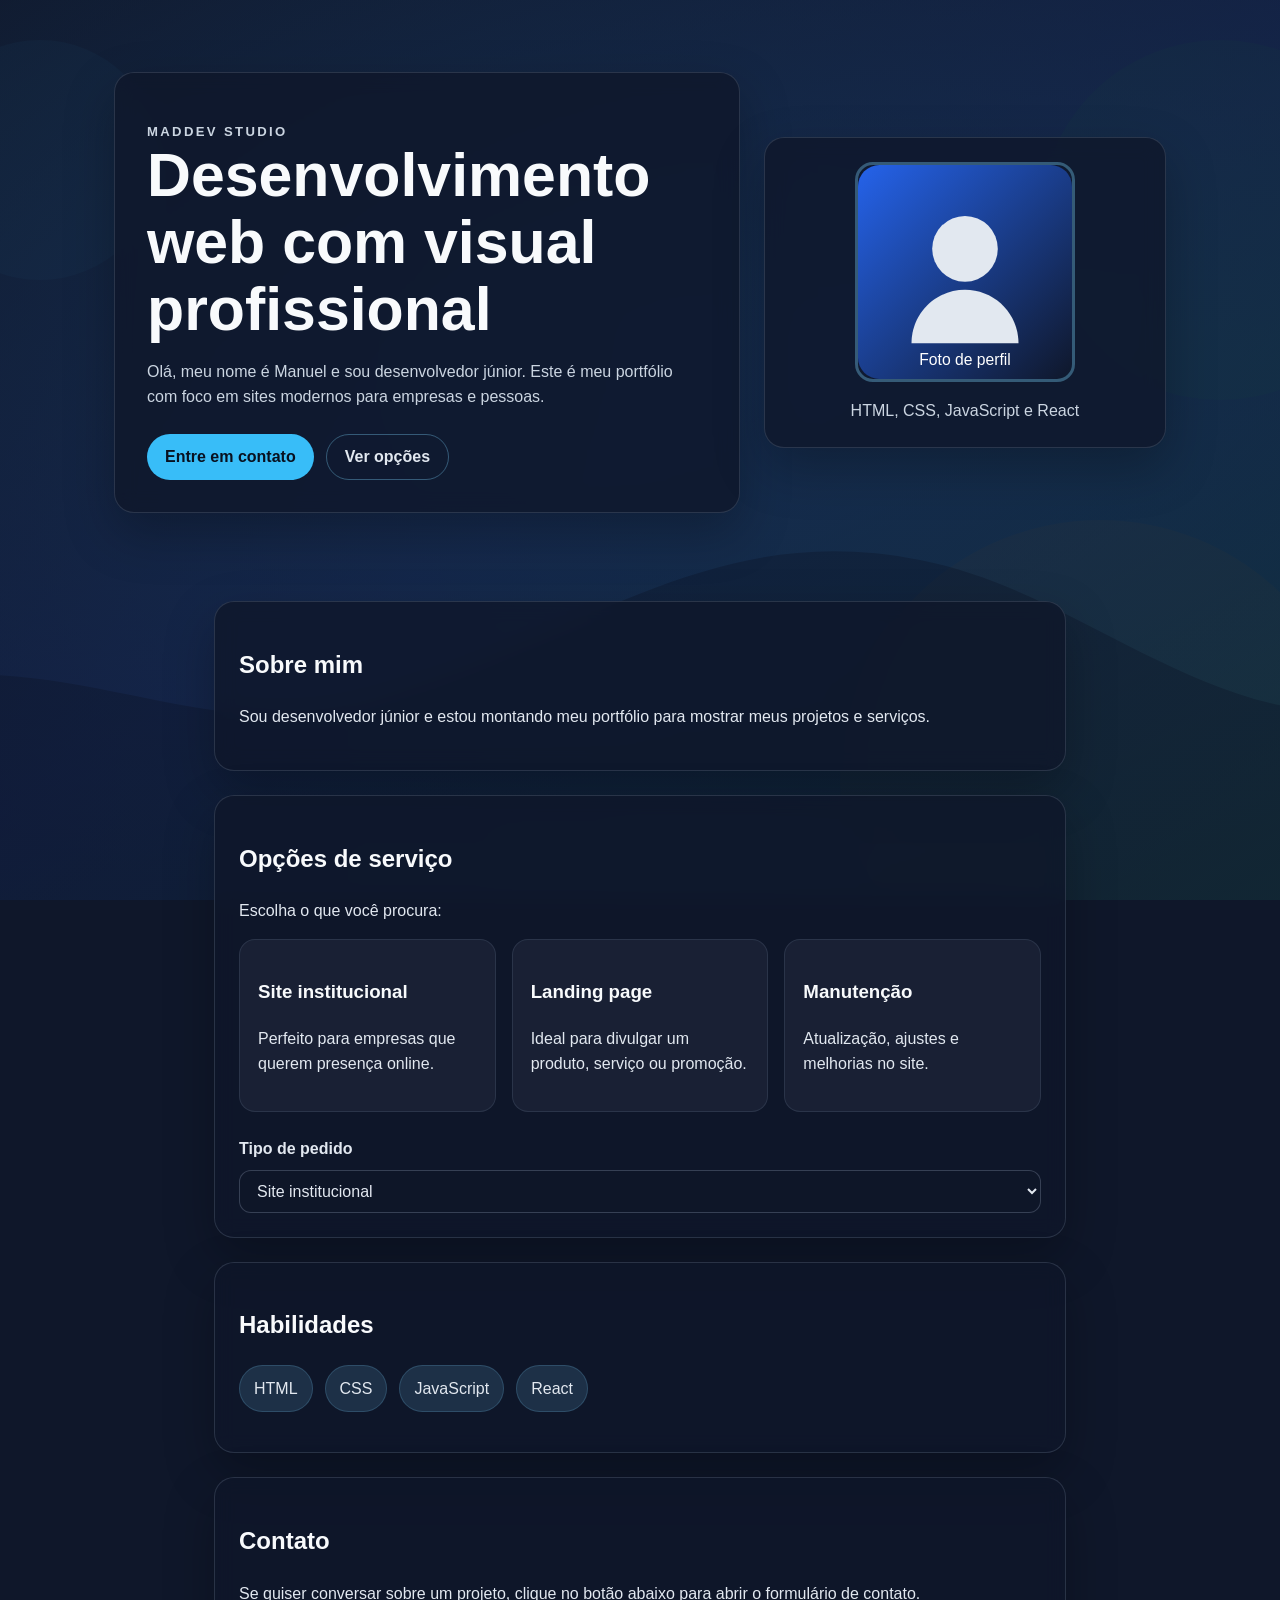
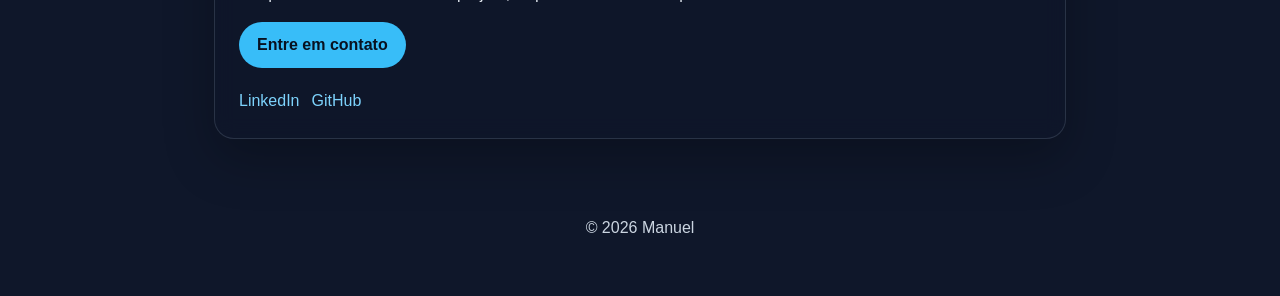
==== index.html @ 2a39538d "Primeira versão do meu site" ====
<!DOCTYPE html>
<html lang="pt-BR">
    <head>
        <meta charset="UTF-8">
        <meta name="viewport" content="width=device-width, initial-scale=1.0">
        <title>Desenvolvedor MadDev</title>
        <link rel="stylesheet" href="style.css">

    </head>
    <body>
        <header class="hero">
            <div class="hero__content">
                <p class="eyebrow">MadDev Studio</p>
                <h1>Desenvolvimento web com visual profissional</h1>
                <p>Olá, meu nome é Manuel e sou desenvolvedor júnior. Este é meu portfólio com foco em sites modernos para empresas e pessoas.</p>
                <div class="hero__actions">
                    <a class="button button--primary" href="contato.html">Entre em contato</a>
                    <a class="button button--secondary" href="#servicos">Ver opções</a>
                </div>
            </div>

            <div class="hero__card">
                <img src="img/perfil.svg" alt="Foto de perfil de Manuel">
                <p>HTML, CSS, JavaScript e React</p>
            </div>
        </header>

        <main>
            <section id="sobre" class="panel">
                <h2>Sobre mim</h2>
                <p>Sou desenvolvedor júnior e estou montando meu portfólio para mostrar meus projetos e serviços.</p>
            </section>

            <section id="servicos" class="panel">
                <h2>Opções de serviço</h2>
                <p>Escolha o que você procura:</p>
                <div class="services">
                    <article>
                        <h3>Site institucional</h3>
                        <p>Perfeito para empresas que querem presença online.</p>
                    </article>
                    <article>
                        <h3>Landing page</h3>
                        <p>Ideal para divulgar um produto, serviço ou promoção.</p>
                    </article>
                    <article>
                        <h3>Manutenção</h3>
                        <p>Atualização, ajustes e melhorias no site.</p>
                    </article>
                </div>

                <label for="tipo-servico">Tipo de pedido</label>
                <select id="tipo-servico" name="tipo-servico">
                    <option>Site institucional</option>
                    <option>Landing page</option>
                    <option>Portfólio</option>
                    <option>Manutenção</option>
                </select>
            </section>

            <section class="panel">
                <h2>Habilidades</h2>
                <ul class="skills">
                    <li>HTML</li>
                    <li>CSS</li>
                    <li>JavaScript</li>
                    <li>React</li>
                </ul>
            </section>

            <section class="panel">
                <h2>Contato</h2>
                <p>Se quiser conversar sobre um projeto, clique no botão abaixo para abrir o formulário de contato.</p>
                <a class="button button--primary" href="contato.html">Entre em contato</a>

                <div class="social-links">
                    <a href="https://www.linkedin.com/in/manuel-chacon-diaz-a8214a34b/" target="_blank" rel="noopener noreferrer">LinkedIn</a>
                    <a href="https://github.com/ManuelDiaz30" target="_blank" rel="noopener noreferrer">GitHub</a>
                </div>
            </section>
        </main>

        <footer class="footer">
            <p>© 2026 Manuel</p>
        </footer>


    </body>

</html>
---- style.css ----
* {
    box-sizing: border-box;
}

body {
    margin: 0;
    font-family: Arial, Helvetica, sans-serif;
    background-color: #0f172a;
    background-image: linear-gradient(rgba(15, 23, 42, 0.72), rgba(15, 23, 42, 0.72)), url("img/fundo.svg");
    background-size: cover;
    background-position: center;
    background-attachment: fixed;
    color: #e2e8f0;
    line-height: 1.6;
}

main {
    max-width: 900px;
    margin: 0 auto;
    padding: 24px;
}

.contact-page {
    min-height: 100vh;
    display: grid;
    place-items: center;
    padding: 24px;
}

.contact-panel {
    width: min(680px, 100%);
}

.hero {
    max-width: 1100px;
    margin: 0 auto;
    padding: 72px 24px 40px;
    display: grid;
    grid-template-columns: 1.4fr 0.9fr;
    gap: 24px;
    align-items: center;
}

.hero__content,
.hero__card,
.panel {
    background: rgba(15, 23, 42, 0.78);
    border: 1px solid rgba(148, 163, 184, 0.2);
    border-radius: 20px;
    box-shadow: 0 20px 50px rgba(0, 0, 0, 0.25);
    backdrop-filter: blur(10px);
}

.hero__content {
    padding: 32px;
}

.hero__card {
    padding: 24px;
    text-align: center;
}

.eyebrow {
    margin: 0 0 12px;
    color: #7dd3fc;
    text-transform: uppercase;
    letter-spacing: 0.18em;
    font-size: 0.82rem;
    font-weight: 700;
}

.hero h1 {
    margin: 0;
    font-size: clamp(2rem, 5vw, 3.8rem);
    color: #f8fafc;
    line-height: 1.1;
}

.hero p {
    color: #cbd5e1;
    margin: 16px 0 0;
}

.hero__actions {
    display: flex;
    flex-wrap: wrap;
    gap: 12px;
    margin-top: 24px;
}

.button {
    display: inline-flex;
    align-items: center;
    justify-content: center;
    min-height: 46px;
    padding: 0 18px;
    border-radius: 999px;
    font-weight: 700;
    text-decoration: none;
    transition: transform 0.2s ease, opacity 0.2s ease;
}

.button:hover {
    transform: translateY(-2px);
    text-decoration: none;
}

.button--primary {
    background: #38bdf8;
    color: #081120;
}

.button--secondary {
    border: 1px solid rgba(125, 211, 252, 0.35);
    color: #e2e8f0;
}

.panel {
    margin: 24px auto;
    padding: 24px;
    max-width: 900px;
    color: #e2e8f0;
}

#contato {
    max-width: 680px;
    padding: 18px;
}

.panel h2,
.panel h3 {
    color: #f8fafc;
}

.services {
    display: grid;
    grid-template-columns: repeat(auto-fit, minmax(180px, 1fr));
    gap: 16px;
    margin: 16px 0 24px;
}

.services article {
    padding: 18px;
    border-radius: 16px;
    background: rgba(148, 163, 184, 0.08);
    border: 1px solid rgba(148, 163, 184, 0.15);
}

label {
    display: block;
    margin: 16px 0 8px;
    font-weight: 700;
}

input,
select,
textarea {
    width: 100%;
    padding: 11px 13px;
    border: 1px solid rgba(148, 163, 184, 0.3);
    border-radius: 12px;
    background: rgba(15, 23, 42, 0.8);
    color: #e2e8f0;
    font: inherit;
}

textarea {
    resize: vertical;
}

.contact-form {
    display: grid;
    gap: 10px;
    margin-top: 12px;
}

.contact-form__row {
    display: grid;
    grid-template-columns: repeat(2, minmax(0, 1fr));
    gap: 10px;
}

.field {
    display: grid;
    gap: 6px;
}

.field--full {
    grid-column: 1 / -1;
}

.contact-form button {
    width: fit-content;
    padding: 11px 18px;
    border: 0;
    border-radius: 999px;
    background: #22c55e;
    color: #052e16;
    font-weight: 700;
    cursor: pointer;
}

#contato p {
    margin-top: 6px;
    margin-bottom: 10px;
}

ul {
    padding-left: 20px;
}

.skills {
    display: flex;
    flex-wrap: wrap;
    gap: 12px;
    list-style: none;
    padding-left: 0;
}

.skills li {
    padding: 10px 14px;
    border-radius: 999px;
    background: rgba(125, 211, 252, 0.14);
    border: 1px solid rgba(125, 211, 252, 0.18);
}

img {
    display: block;
    max-width: 220px;
    margin: 0 auto 16px;
    height: auto;
    border-radius: 18px;
    border: 3px solid rgba(125, 211, 252, 0.35);
}

a {
    color: #2563eb;
    text-decoration: none;
}

.social-links {
    display: flex;
    flex-wrap: wrap;
    gap: 12px;
    margin-top: 20px;
}

.social-links a {
    color: #7dd3fc;
}

a:hover {
    text-decoration: underline;
}

.footer {
    max-width: 900px;
    margin: 0 auto;
    padding: 12px 24px 40px;
    color: #cbd5e1;
    text-align: center;
}

@media (max-width: 768px) {
    .hero {
        grid-template-columns: 1fr;
        padding-top: 28px;
    }

    .hero__content,
    .hero__card,
    .panel {
        border-radius: 16px;
    }

    .contact-form__row {
        grid-template-columns: 1fr;
    }

    #contato {
        max-width: 100%;
        padding: 16px;
    }
}
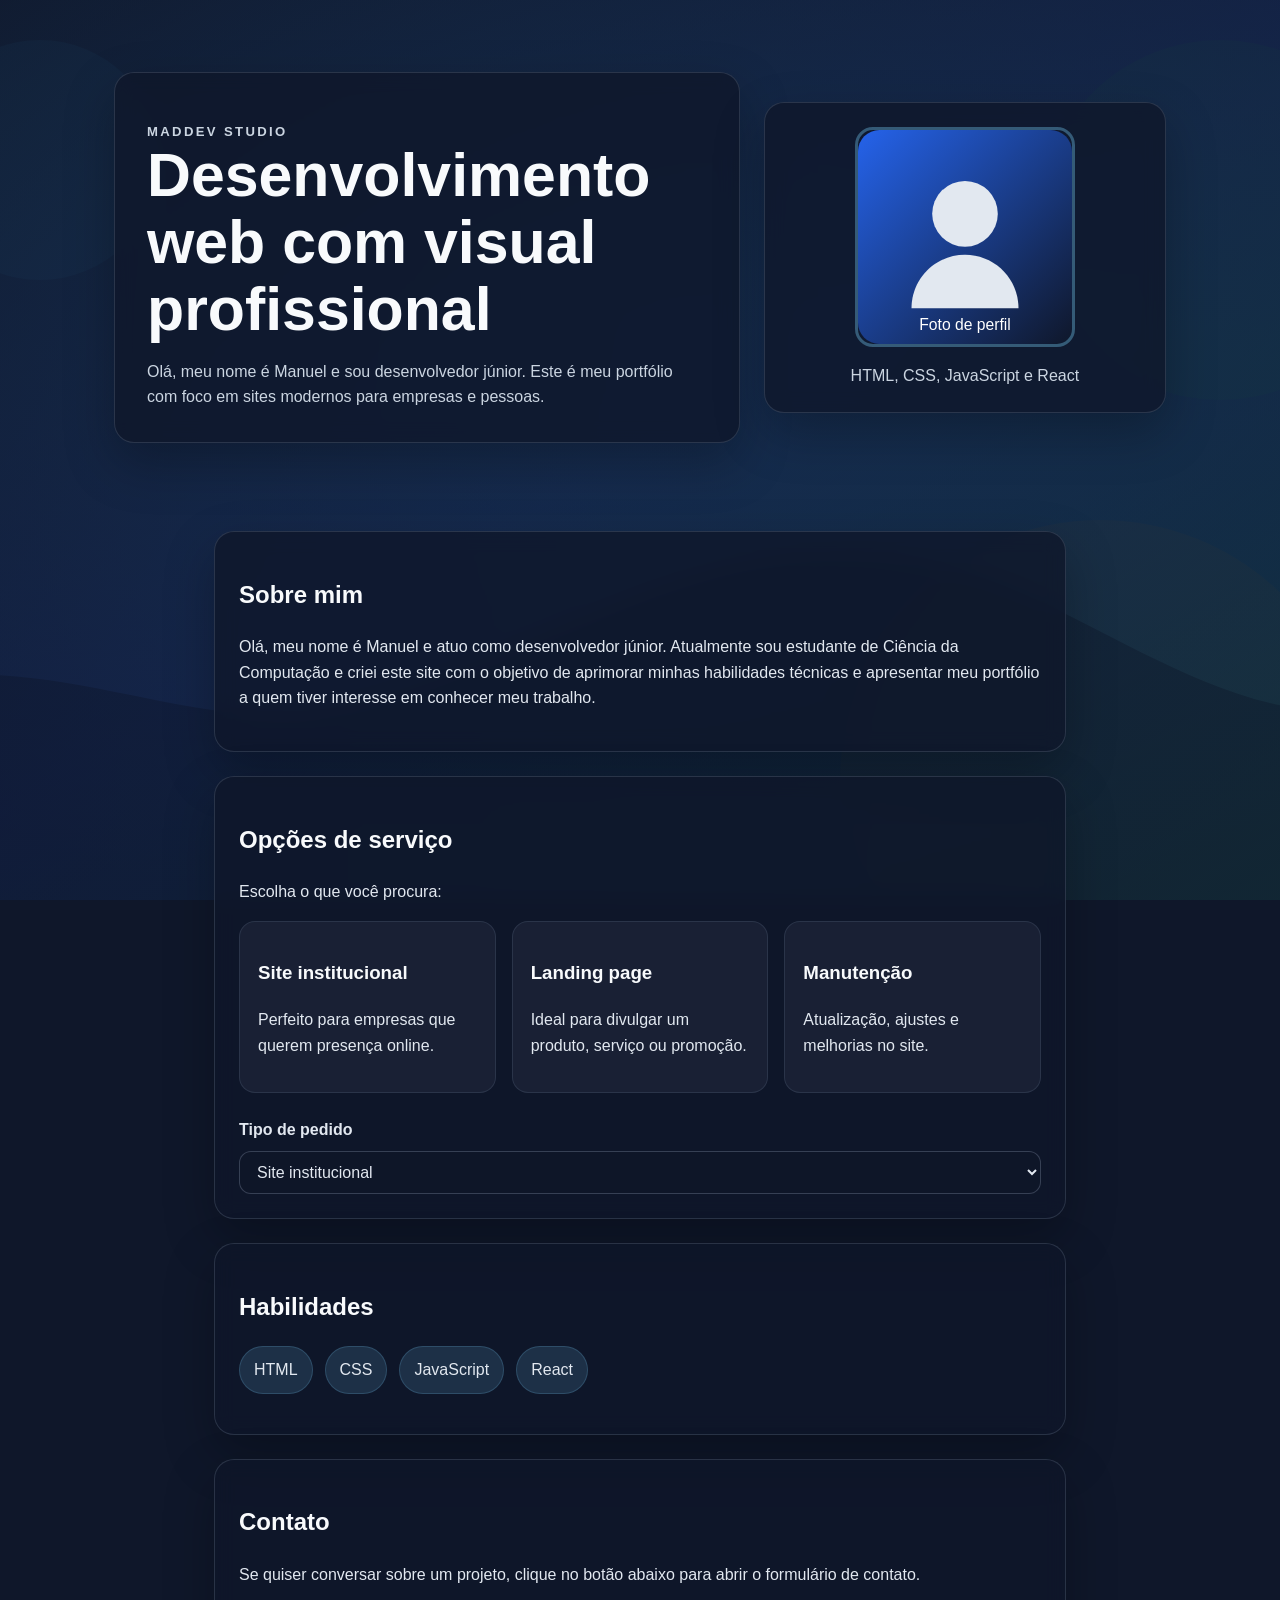
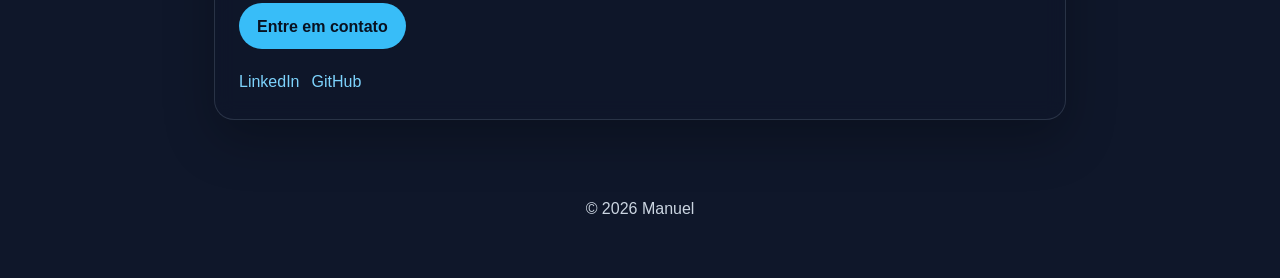
==== commit 8f60b730: "remove botao de contato" ====
--- a/index.html
+++ b/index.html
@@ -13,10 +13,7 @@
                 <p class="eyebrow">MadDev Studio</p>
                 <h1>Desenvolvimento web com visual profissional</h1>
                 <p>Olá, meu nome é Manuel e sou desenvolvedor júnior. Este é meu portfólio com foco em sites modernos para empresas e pessoas.</p>
-                <div class="hero__actions">
-                    <a class="button button--primary" href="contato.html">Entre em contato</a>
-                    <a class="button button--secondary" href="#servicos">Ver opções</a>
-                </div>
+                
             </div>
 
             <div class="hero__card">
@@ -28,7 +25,7 @@
         <main>
             <section id="sobre" class="panel">
                 <h2>Sobre mim</h2>
-                <p>Sou desenvolvedor júnior e estou montando meu portfólio para mostrar meus projetos e serviços.</p>
+                <p>Olá, meu nome é Manuel e atuo como desenvolvedor júnior. Atualmente sou estudante de Ciência da Computação e criei este site com o objetivo de aprimorar minhas habilidades técnicas e apresentar meu portfólio a quem tiver interesse em conhecer meu trabalho.</p>
             </section>
 
             <section id="servicos" class="panel">
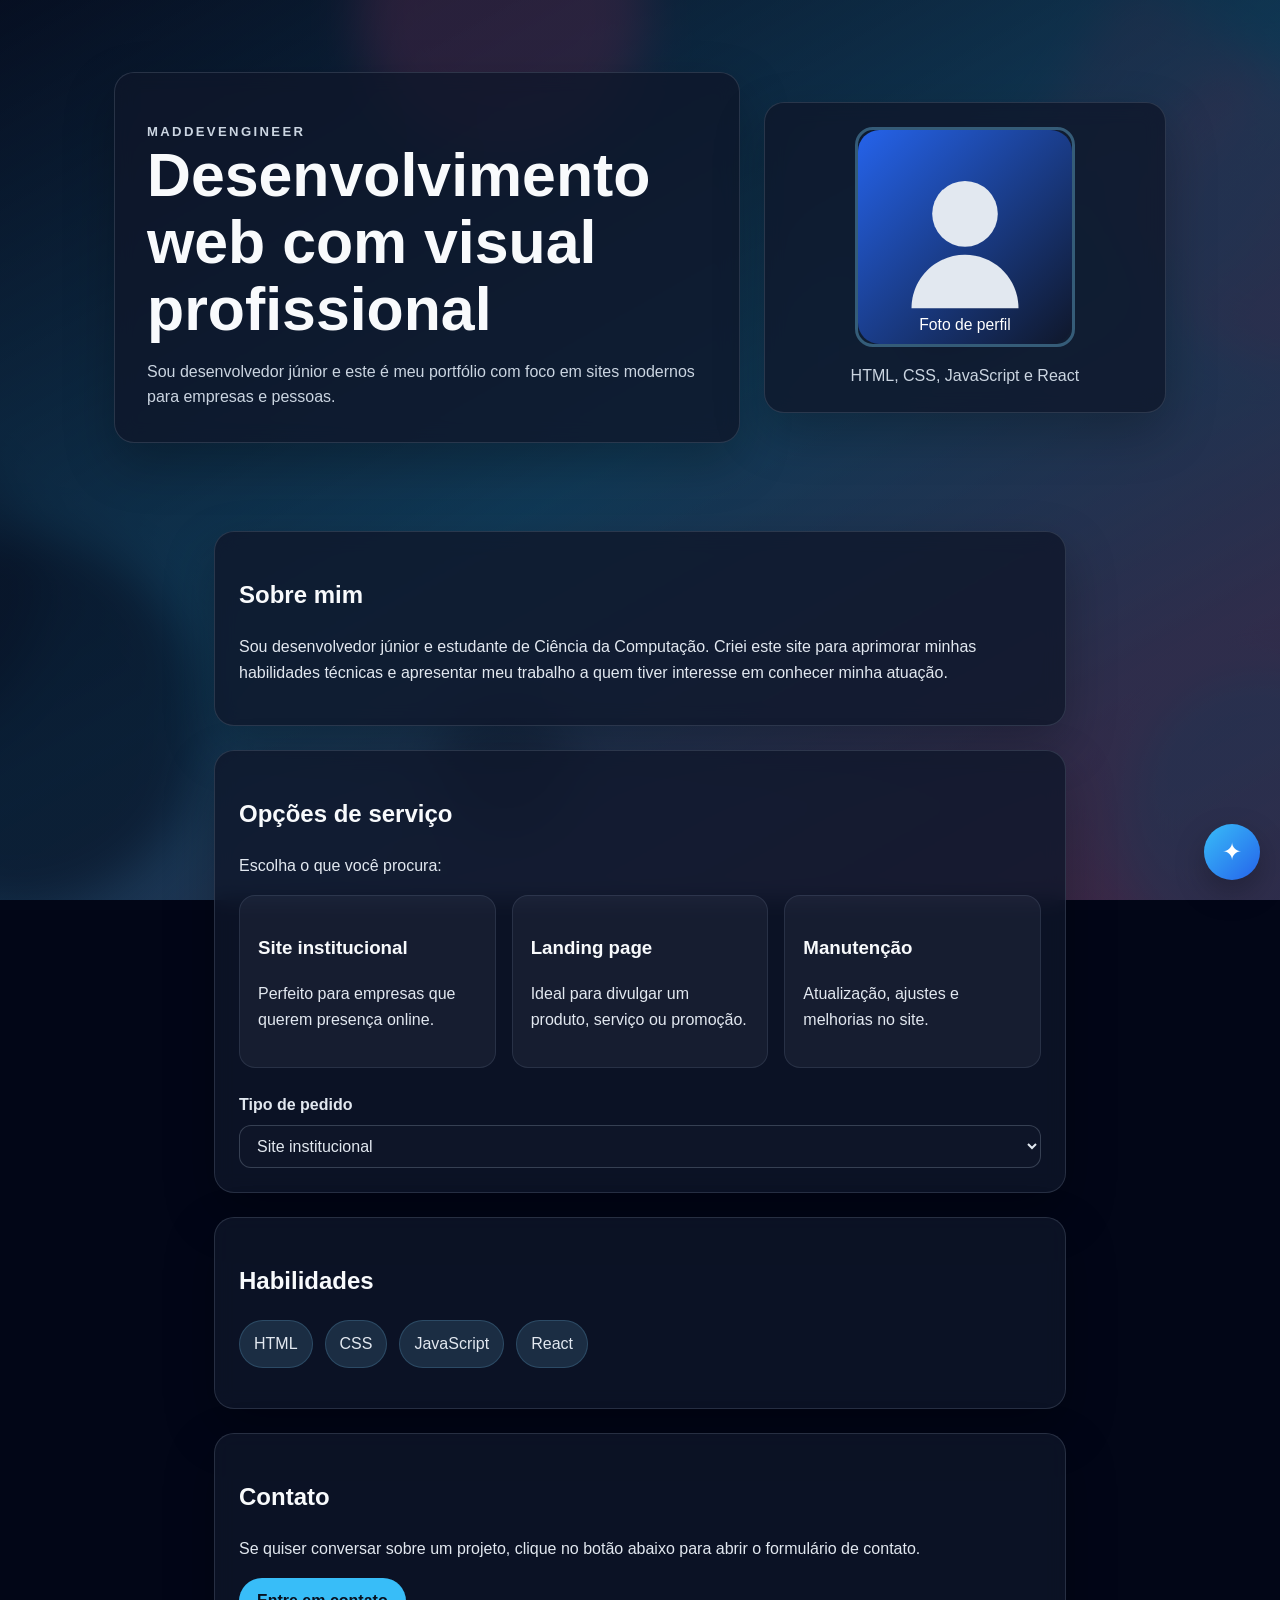
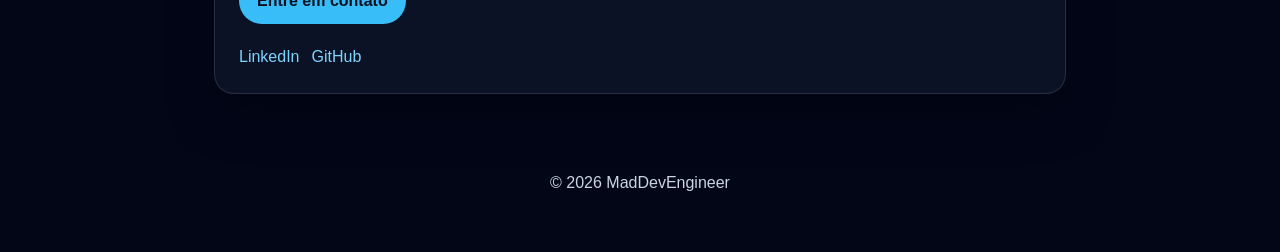
==== commit 2ce21900: "atualizaçao do projeto" ====
--- a/index.html
+++ b/index.html
@@ -3,16 +3,18 @@
     <head>
         <meta charset="UTF-8">
         <meta name="viewport" content="width=device-width, initial-scale=1.0">
-        <title>Desenvolvedor MadDev</title>
+        <title>MadDevEngineer</title>
         <link rel="stylesheet" href="style.css">
 
     </head>
     <body>
+        <div id="bg-anim" aria-hidden="true"></div>
+
         <header class="hero">
             <div class="hero__content">
-                <p class="eyebrow">MadDev Studio</p>
+                <p class="eyebrow">MadDevEngineer</p>
                 <h1>Desenvolvimento web com visual profissional</h1>
-                <p>Olá, meu nome é Manuel e sou desenvolvedor júnior. Este é meu portfólio com foco em sites modernos para empresas e pessoas.</p>
+                <p>Sou desenvolvedor júnior e este é meu portfólio com foco em sites modernos para empresas e pessoas.</p>
                 
             </div>
 
@@ -25,7 +27,7 @@
         <main>
             <section id="sobre" class="panel">
                 <h2>Sobre mim</h2>
-                <p>Olá, meu nome é Manuel e atuo como desenvolvedor júnior. Atualmente sou estudante de Ciência da Computação e criei este site com o objetivo de aprimorar minhas habilidades técnicas e apresentar meu portfólio a quem tiver interesse em conhecer meu trabalho.</p>
+                <p>Sou desenvolvedor júnior e estudante de Ciência da Computação. Criei este site para aprimorar minhas habilidades técnicas e apresentar meu trabalho a quem tiver interesse em conhecer minha atuação.</p>
             </section>
 
             <section id="servicos" class="panel">
@@ -50,7 +52,6 @@
                 <select id="tipo-servico" name="tipo-servico">
                     <option>Site institucional</option>
                     <option>Landing page</option>
-                    <option>Portfólio</option>
                     <option>Manutenção</option>
                 </select>
             </section>
@@ -77,11 +78,176 @@
             </section>
         </main>
 
+        <div class="chat-widget" id="chat-widget">
+            <button class="chat-toggle" id="chat-toggle" type="button" aria-expanded="false">✦</button>
+
+            <div class="chat-panel-widget" id="chat-panel-widget">
+                <div class="chat-header">
+                    <h3>Assistente rápido</h3>
+                    <button class="chat-close" id="chat-close" type="button" aria-label="Fechar assistente">×</button>
+                </div>
+                <p>Pergunte algo sobre serviços, contato ou como posso ajudar.</p>
+
+                <div class="chat-box" id="chat-box" aria-live="polite"></div>
+
+                <div class="chat-input-row">
+                    <input id="chat-input" type="text" placeholder="Digite sua pergunta..." />
+                    <button id="chat-send" type="button">Enviar</button>
+                </div>
+            </div>
+        </div>
+
         <footer class="footer">
-            <p>© 2026 Manuel</p>
+            <p>© 2026 MadDevEngineer</p>
         </footer>
 
-
+        <script>
+            const bgLayer = document.getElementById('bg-anim');
+            const palettes = [
+                ['#0f172a', '#38bdf8', '#f472b6'],
+                ['#111827', '#22c55e', '#f59e0b'],
+                ['#1e1b4b', '#818cf8', '#2dd4bf'],
+                ['#0f172a', '#fb7185', '#a78bfa'],
+                ['#111827', '#60a5fa', '#34d399']
+            ];
+
+            function createRandomBackground() {
+                const width = 1600;
+                const height = 900;
+                const [colorA, colorB, colorC] = palettes[Math.floor(Math.random() * palettes.length)];
+                const shapes = [];
+                const count = 6 + Math.floor(Math.random() * 5);
+
+                for (let i = 0; i < count; i += 1) {
+                    const type = Math.random() > 0.5 ? 'circle' : 'rect';
+                    const x = Math.random() * width;
+                    const y = Math.random() * height;
+                    const size = 120 + Math.random() * 260;
+                    const opacity = 0.2 + Math.random() * 0.35;
+                    const color = [colorA, colorB, colorC][Math.floor(Math.random() * 3)];
+
+                    if (type === 'circle') {
+                        shapes.push(`<circle cx="${x}" cy="${y}" r="${size / 2}" fill="${color}" opacity="${opacity}" filter="blur(24px)" />`);
+                    } else {
+                        shapes.push(`<rect x="${x}" y="${y}" width="${size}" height="${size * 0.7}" rx="28" fill="${color}" opacity="${opacity}" transform="rotate(${Math.random() * 360} ${x + size / 2} ${y + size * 0.35})" filter="blur(20px)" />`);
+                    }
+                }
+
+                const svg = `
+                    <svg xmlns="http://www.w3.org/2000/svg" width="${width}" height="${height}" viewBox="0 0 ${width} ${height}">
+                        <defs>
+                            <linearGradient id="bgGradient" x1="0%" y1="0%" x2="100%" y2="100%">
+                                <stop offset="0%" stop-color="${colorA}" />
+                                <stop offset="50%" stop-color="${colorB}" />
+                                <stop offset="100%" stop-color="${colorC}" />
+                            </linearGradient>
+                        </defs>
+                        <rect width="${width}" height="${height}" fill="url(#bgGradient)" />
+                        ${shapes.join('')}
+                    </svg>
+                `;
+
+                bgLayer.style.backgroundImage = `url("data:image/svg+xml;charset=utf-8,${encodeURIComponent(svg)}")`;
+            }
+
+            createRandomBackground();
+            setInterval(createRandomBackground, 7000);
+
+            const chatWidget = document.getElementById('chat-widget');
+            const chatToggle = document.getElementById('chat-toggle');
+            const chatPanel = document.getElementById('chat-panel-widget');
+            const chatClose = document.getElementById('chat-close');
+            const chatBox = document.getElementById('chat-box');
+            const chatInput = document.getElementById('chat-input');
+            const chatSend = document.getElementById('chat-send');
+
+            const responses = [
+                {
+                    keywords: ['serviço', 'servicos', 'ajuda', 'oque voce faz', 'trabalho'],
+                    reply: 'Eu crio sites modernos, landing pages e soluções para presença online profissional.'
+                },
+                {
+                    keywords: ['contato', 'falar', 'email', 'entre em contato'],
+                    reply: 'Você pode entrar em contato pelo formulário desta página.'
+                },
+                {
+                    keywords: ['preço', 'valor', 'custo', 'quanto custa'],
+                    reply: 'Os valores variam conforme o projeto. Entre em contato para montarmos uma proposta ideal.'
+                },
+                {
+                    keywords: ['landing', 'landing page', 'site institucional'],
+                    reply: 'Posso criar landing pages e sites institucionais com visual profissional e foco em conversão.'
+                },
+                {
+                    keywords: ['olá', 'ola', 'oi', 'eai', 'tudo bom', 'bom dia', 'boa tarde', 'boa noite', 'hello'],
+                    reply: 'Olá! Tudo bem? No que posso ajudar hoje?'
+                }
+            ];
+
+            function addMessage(text, type) {
+                const message = document.createElement('div');
+                message.className = `chat-message chat-message--${type}`;
+                message.textContent = text;
+                chatBox.appendChild(message);
+                chatBox.scrollTop = chatBox.scrollHeight;
+            }
+
+            function normalizeText(text) {
+                return text.toLowerCase().normalize('NFD').replace(/[\u0300-\u036f]/g, '');
+            }
+
+            function getReply(question) {
+                const normalizedQuestion = normalizeText(question);
+                const match = responses.find((item) => item.keywords.some((keyword) => normalizedQuestion.includes(normalizeText(keyword))));
+                return match ? match.reply : 'Posso ajudar com sites, landing pages e contato. Se quiser, envie sua dúvida ou use o formulário.';
+            }
+
+            function sendMessage() {
+                const question = chatInput.value.trim();
+                if (!question) return;
+
+                addMessage(question, 'user');
+                chatInput.value = '';
+
+                setTimeout(() => {
+                    addMessage(getReply(question), 'bot');
+                }, 500);
+            }
+
+            function openChat() {
+                chatWidget.classList.add('is-open');
+                chatToggle.setAttribute('aria-expanded', 'true');
+                setTimeout(() => chatInput.focus(), 100);
+            }
+
+            function closeChat() {
+                chatWidget.classList.remove('is-open');
+                chatToggle.setAttribute('aria-expanded', 'false');
+            }
+
+            chatToggle.addEventListener('click', () => {
+                if (chatWidget.classList.contains('is-open')) {
+                    closeChat();
+                } else {
+                    openChat();
+                }
+            });
+
+            chatClose.addEventListener('click', closeChat);
+            chatSend.addEventListener('click', () => {
+                sendMessage();
+                openChat();
+            });
+            chatInput.addEventListener('keydown', (event) => {
+                if (event.key === 'Enter') {
+                    event.preventDefault();
+                    sendMessage();
+                    openChat();
+                }
+            });
+
+            addMessage('Olá! Sou o assistente do site. Pergunte-me o que quiser.', 'bot');
+        </script>
     </body>
 
 </html>
--- a/style.css
+++ b/style.css
@@ -5,13 +5,30 @@
 body {
     margin: 0;
     font-family: Arial, Helvetica, sans-serif;
-    background-color: #0f172a;
-    background-image: linear-gradient(rgba(15, 23, 42, 0.72), rgba(15, 23, 42, 0.72)), url("img/fundo.svg");
+    background-color: #020617;
+    color: #e2e8f0;
+    line-height: 1.6;
+    min-height: 100vh;
+    position: relative;
+    overflow-x: hidden;
+}
+
+body::before {
+    content: "";
+    position: fixed;
+    inset: 0;
+    background: linear-gradient(rgba(2, 6, 23, 0.72), rgba(2, 6, 23, 0.72));
+    z-index: -1;
+    pointer-events: none;
+}
+
+#bg-anim {
+    position: fixed;
+    inset: 0;
+    z-index: -2;
     background-size: cover;
     background-position: center;
-    background-attachment: fixed;
-    color: #e2e8f0;
-    line-height: 1.6;
+    transition: background-image 0.8s ease;
 }
 
 main {
@@ -174,12 +191,6 @@
     margin-top: 12px;
 }
 
-.contact-form__row {
-    display: grid;
-    grid-template-columns: repeat(2, minmax(0, 1fr));
-    gap: 10px;
-}
-
 .field {
     display: grid;
     gap: 6px;
@@ -187,6 +198,12 @@
 
 .field--full {
     grid-column: 1 / -1;
+}
+
+.field-error {
+    min-height: 18px;
+    font-size: 0.9rem;
+    color: #fda4af;
 }
 
 .contact-form button {
@@ -253,6 +270,112 @@
     text-decoration: underline;
 }
 
+.chat-widget {
+    position: fixed;
+    right: 20px;
+    bottom: 20px;
+    z-index: 1000;
+}
+
+.chat-toggle {
+    width: 56px;
+    height: 56px;
+    border: 0;
+    border-radius: 50%;
+    background: linear-gradient(135deg, #38bdf8, #2563eb);
+    color: white;
+    font-size: 24px;
+    cursor: pointer;
+    box-shadow: 0 12px 30px rgba(0, 0, 0, 0.25);
+}
+
+.chat-panel-widget {
+    display: none;
+    width: min(360px, calc(100vw - 24px));
+    padding: 14px;
+    border-radius: 20px;
+    background: rgba(15, 23, 42, 0.96);
+    border: 1px solid rgba(125, 211, 252, 0.2);
+    box-shadow: 0 20px 50px rgba(0, 0, 0, 0.3);
+    margin-bottom: 12px;
+}
+
+.chat-widget.is-open .chat-panel-widget {
+    display: block;
+}
+
+.chat-header {
+    display: flex;
+    align-items: center;
+    justify-content: space-between;
+    gap: 10px;
+}
+
+.chat-header h3 {
+    margin: 0;
+    color: #f8fafc;
+}
+
+.chat-close {
+    border: 0;
+    background: transparent;
+    color: #e2e8f0;
+    font-size: 1.2rem;
+    cursor: pointer;
+}
+
+.chat-box {
+    display: flex;
+    flex-direction: column;
+    gap: 10px;
+    min-height: 220px;
+    max-height: 320px;
+    overflow-y: auto;
+    padding: 12px;
+    border-radius: 14px;
+    background: rgba(2, 6, 23, 0.6);
+    border: 1px solid rgba(125, 211, 252, 0.16);
+    margin: 10px 0;
+}
+
+.chat-message {
+    max-width: 85%;
+    padding: 10px 12px;
+    border-radius: 12px;
+    line-height: 1.5;
+}
+
+.chat-message--bot {
+    background: rgba(56, 189, 248, 0.16);
+    color: #e0f2fe;
+    align-self: flex-start;
+}
+
+.chat-message--user {
+    background: rgba(34, 197, 94, 0.18);
+    color: #dcfce7;
+    align-self: flex-end;
+}
+
+.chat-input-row {
+    display: flex;
+    gap: 10px;
+}
+
+.chat-input-row input {
+    flex: 1;
+}
+
+.chat-input-row button {
+    padding: 11px 16px;
+    border: 0;
+    border-radius: 999px;
+    background: #38bdf8;
+    color: #081120;
+    font-weight: 700;
+    cursor: pointer;
+}
+
 .footer {
     max-width: 900px;
     margin: 0 auto;
